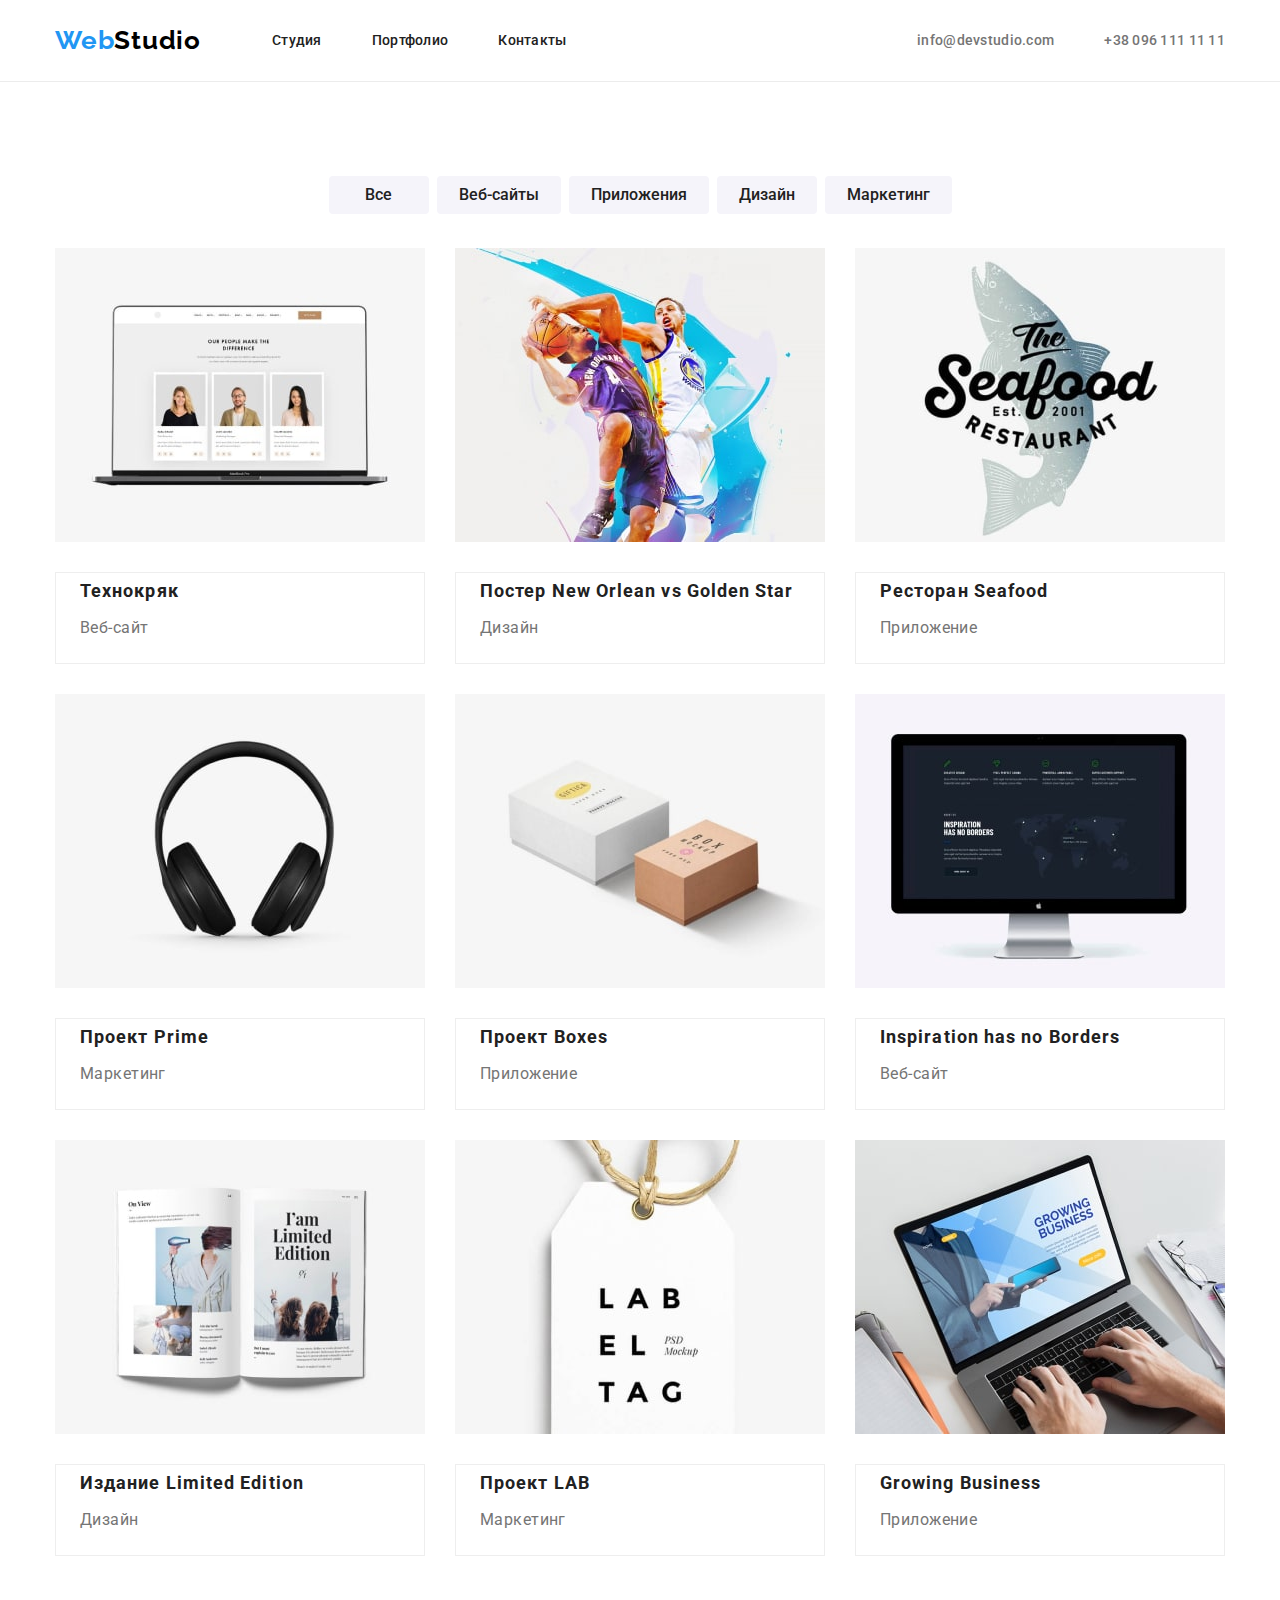
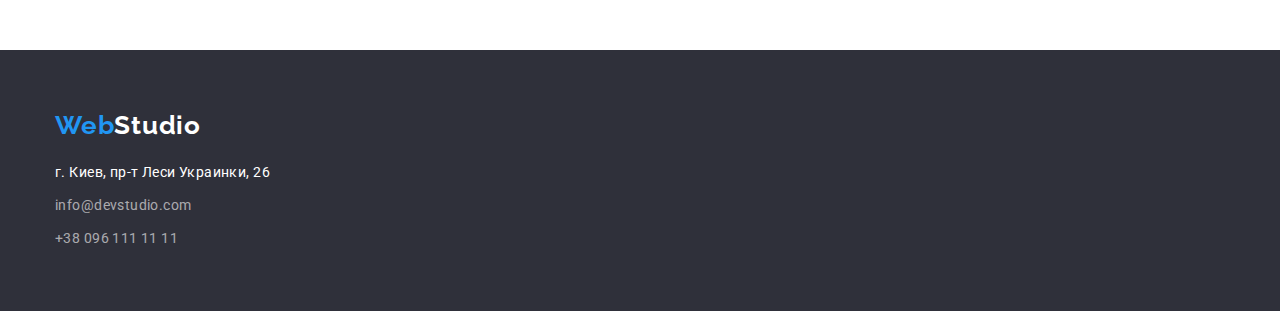
==== portfolio.html @ 152fab64 "update" ====
<!DOCTYPE html>
<html lang="ru">
  <head>
    <meta charset="UTF-8" />
    <meta http-equiv="X-UA-Compatible" content="IE=edge" />
    <meta name="viewport" content="width=device-width, initial-scale=1.0" />
    <title>WebStudio portflio</title>
    <link href="https://fonts.googleapis.com/css2?family=Raleway:wght@700&family=Roboto:wght@400;500;700;900&display=swap" rel="stylesheet" />
    <link rel="stylesheet" href="https://cdnjs.cloudflare.com/ajax/libs/modern-normalize/0.6.0/modern-normalize.min.css" />
    <link rel="stylesheet" href="./css/styles.css" />
  </head>
  <body>
    <header class="page-header">
      <div class="header-container container">
        <nav class="nav-container">
          <a href="./index.html" class="logo link">Web<span class="studio-header link">Studio</span> </a>
          <ul class="nav-list list">
            <li class="item"><a href="./index.html" class="nav-link link">Студия</a></li>
            <li class="item"><a href="#" class="nav-link link">Портфолио</a></li>
            <li class="item"><a href="#" class="nav-link link">Контакты</a></li>
          </ul>
        </nav>
        <ul class="address-list list">
          <li class="item"><a href="mailto:info@devstudio.com" class="address-link link">info@devstudio.com</a></li>
          <li class="item"><a href="tel:+380961111111" class="address-link link">+38 096 111 11 11</a></li>
        </ul>
      </div>
    </header>

    <main>
      <!-- Портфолио -->
      <section class="section">
        <div class="container">
          <h1 class="visually-hidden">Проекты</h1>
          <!-- Фильтр -->
          <ul class="filter-list list">
            <li class="filter-item"><button type="button" class="button-item">Все</button></li>
            <li class="filter-item"><button type="button" class="button-item">Веб-сайты</button></li>
            <li class="filter-item"><button type="button" class="button-item">Приложения</button></li>
            <li class="filter-item"><button type="button" class="button-item">Дизайн</button></li>
            <li class="filter-item"><button type="button" class="button-item">Маркетинг</button></li>
          </ul>
          <ul class="portfolio-list flex-list list">
            <li class="portfolio-item">
              <img src="./images/portfolio1.jpg" alt="Технокряк" width="370" />
              <div class="card-text">
                <h2 class="portfolio-title">Технокряк</h2>
                <p class="portfolio-text">Веб-сайт</p>
              </div>
            </li>
            <li class="portfolio-item">
              <img src="./images/portfolio2.jpg" alt="Постер New Orlean vs Golden Star" width="370" />
              <div class="card-text">
                <h2 class="portfolio-title">Постер New Orlean vs Golden Star</h2>
                <p class="portfolio-text">Дизайн</p>
              </div>
            </li>
            <li class="portfolio-item">
              <img src="./images/portfolio3.jpg" alt="Ресторан Seafood" width="370" />
              <div class="card-text">
                <h2 class="portfolio-title">Ресторан Seafood</h2>
                <p class="portfolio-text">Приложение</p>
              </div>
            </li>
            <li class="portfolio-item">
              <img src="./images/portfolio4.jpg" alt="Проект Prime" width="370" />
              <div class="card-text">
                <h2 class="portfolio-title">Проект Prime</h2>
                <p class="portfolio-text">Маркетинг</p>
              </div>
            </li>
            <li class="portfolio-item">
              <img src="./images/portfolio5.jpg" alt="Проект Boxes" width="370" />
              <div class="card-text">
                <h2 class="portfolio-title">Проект Boxes</h2>
                <p class="portfolio-text">Приложение</p>
              </div>
            </li>
            <li class="portfolio-item">
              <img src="./images/portfolio6.jpg" alt="Inspiration has no Borders" width="370" />
              <div class="card-text">
                <h2 class="portfolio-title">Inspiration has no Borders</h2>
                <p class="portfolio-text">Веб-сайт</p>
              </div>
            </li>
            <li class="portfolio-item">
              <img src="./images/portfolio7.jpg" alt="Издание Limited Edition" width="370" />
              <div class="card-text">
                <h2 class="portfolio-title">Издание Limited Edition</h2>
                <p class="portfolio-text">Дизайн</p>
              </div>
            </li>
            <li class="portfolio-item">
              <img src="./images/portfolio8.jpg" alt="Проект LAB" width="370" />
              <div class="card-text">
                <h2 class="portfolio-title">Проект LAB</h2>
                <p class="portfolio-text">Маркетинг</p>
              </div>
            </li>
            <li class="portfolio-item">
              <img src="./images/portfolio9.jpg" alt="Growing Business" width="370" />
              <div class="card-text">
                <h2 class="portfolio-title">Growing Business</h2>
                <p class="portfolio-text">Приложение</p>
              </div>
            </li>
          </ul>
        </div>
      </section>
    </main>

    <footer class="page-footer section">
      <div class="container">
        <a href="./index.html" class="logo link"> Web<span class="studio-footer link">Studio</span> </a>
        <address>
          <ul class="footer-list list">
            <li class="item">
              <a
                href="https://www.google.com/maps/place/Lesi+Ukrainky+Blvd,+26,+Kyiv,+02000/@50.4265807,30.5361971,17z/data=!3m1!4b1!4m5!3m4!1s0x40d4cf0e033ecbe9:0x57a4dffefec77da0!8m2!3d50.4265807!4d30.5383858"
                target="_blank"
                rel="noopener noreferrer nofollow"
                class="addr-link link"
                >г. Киев, пр-т Леси Украинки, 26
              </a>
            </li>
            <li class="item"><a href="mailto:info@devstudio.com" class="mail-link link">info@devstudio.com</a></li>
            <li class="item"><a href="tel:+380961111111" class="tel-link link">+38 096 111 11 11</a></li>
          </ul>
        </address>
      </div>
    </footer>
  </body>
</html>
---- css/styles.css ----
:root {
  /* page width */
  --page-width: 1200px;
  /* page padding */
  --page-padding: 15px;
  /* navigation margin */
  --nav-margin: 50px;
  /* button margin */
  --button-margin: 8px;
  /* section padding */
  --section-padding: 94px;
  /* section title margin */
  --section-title-margin: 50px;
  /* item margin */
  --item-margin: 30px;

  /* primary color white */
  --primary-color: #ffffff;
  /* secondary color blue */
  --secondary-color: #2196f3;
  /* header color black */
  --header-color: #212121;
  /* text color black */
  --text-color: #757575;

  /* hero background color */
  --hero-bg-color: #2f303a;
  /* button background color */
  --button-bg-color: #f5f4fa;
  /* futer background color */
  --footer-bg-color: #2f303a;
  /* Studio color */
  --studio-color: #000000;
  /* mail-link color */
  --mail-link-color: rgba(255, 255, 255, 0.6);
}
/* 
}
html {
  box-sizing: border-box;
}
*,
*::before,
*::after {
  box-sizing: inherit;
}
*/
body {
  font-family: 'Roboto', sans-serif;
  font-style: normal;
  font-weight: 400;
  font-size: 14px;
  line-height: 1.71;
  letter-spacing: 0.03em;

  color: var(--text-color);
  background-color: var(--primary-color);
}
p {
  margin: 0;
}
img {
  display: block;
  max-width: 100%;
}
address {
  font-style: normal;
}
.visually-hidden {
  position: absolute;
  width: 1px;
  height: 1px;
  margin: -1px;
  border: 0;
  padding: 0;
  white-space: nowrap;
  clip-path: inset(var(--page-width));
  clip: rect(0 0 0 0);
  overflow: hidden;
}
.link {
  text-decoration: none;
}
.list {
  padding: 0;
  margin: 0;
  list-style: none;
}
.section {
  padding: var(--section-padding) 0;
}
.container {
  width: var(--page-width);
  margin: 0 auto;
  padding: 0 var(--page-padding);
}
.logo {
  display: inline-block;
  font-family: 'Raleway';
  font-style: normal;
  font-weight: 700;
  font-size: 26px;
  line-height: 1.19;
  letter-spacing: 0.03em;
  color: var(--secondary-color);
}
.studio-header {
  color: var(--studio-color);
}
/* page header */
.page-header {
  padding: 25px 0;
  border-bottom: 1px solid #ececec;
}
.header-container {
  justify-content: space-between;
}
.header-container,
.nav-container {
  display: flex;
  align-items: center;
}
.page-header .logo {
  margin-right: 71px;
}
.nav-list,
.address-list {
  display: flex;
}
.nav-list .item:not(:last-child),
.address-list .item:not(:last-child) {
  margin-right: var(--nav-margin);
}
.nav-link,
.address-link {
  /* display: block; */
  font-weight: 500;
  letter-spacing: 0.02em;
}
.nav-link {
  line-height: 1.43;
  color: var(--header-color);
}
.address-link {
  line-height: 1.14;
  color: inherit var(--text-color);
}
.nav-link:hover,
.nav-link:focus,
.address-link:hover,
.address-link:focus {
  color: var(--secondary-color);
}
.hero-section {
  /* padding-top: 200px; */
  /* padding-bottom: 200px; */
  text-align: center;
  /* background-color: var(--hero-bg-color); */
}
.overlay {
  height: 600px;
  max-width: 1600px;
  /* background-color: var(--hero-bg-color); */

  outline: 1px solid #ffffff;

  background-image: linear-gradient(to right, rgba(47, 48, 58, 0.4), rgba(47, 48, 58, 0.4)), url(../images/hero.jpg);
  /* background-image: linear-gradient(to right, red, blue); */
}
/* 
.overlay .container {
  height: 600px;
  align-content: center;
}
 */
.hero-title {
  width: 696px;
  margin: 0 auto var(--item-margin);
  font-weight: 900;
  font-size: 44px;
  line-height: 1.36;
  letter-spacing: 0.06em;
  text-transform: uppercase;
  color: var(--primary-color);
}
.hero-button {
  display: block;
  min-width: 200px;
  margin: 0 auto;
  padding: 10px;

  font-family: inherit;
  font-weight: 700;
  font-size: 16px;
  line-height: 1.88;
  letter-spacing: 0.06em;

  color: var(--primary-color);
  background-color: var(--secondary-color);
  border: none;
  border-radius: 4px;
  box-shadow: 0px 4px 4px rgba(0, 0, 0, 0.15);
  cursor: pointer;
}
.flex-list {
  display: flex;
  justify-content: space-between;
}
.section-title {
  margin: 0 0 var(--section-title-margin);
  font-weight: 700;
  font-size: 36px;
  line-height: 1.17;
  text-align: center;
  color: var(--header-color);
}
.preference-section {
  padding: var(--section-padding) 0 0 0;
}
/* 4 items in line */
.preference-item,
.person-item {
  flex-basis: calc(var(--page-width) / 4 - var(--item-margin));
}
/* 3 items in line */
.work-item,
.portfolio-item {
  flex-basis: calc(var(--page-width) / 3 - var(--item-margin));
}
.person-item {
  padding-bottom: var(--item-margin);
  box-shadow: 0px 1px 3px rgba(0, 0, 0, 0.12), 0px 1px 1px rgba(0, 0, 0, 0.14), 0px 2px 1px rgba(0, 0, 0, 0.2);
  border-radius: 0px 0px 4px 4px;
  text-align: center;
  background: var(--primary-color);
}
.preference-box {
  padding-bottom: var(--item-margin);
}
.person-item img,
.portfolio-item img {
  margin-bottom: var(--item-margin);
}
.preference-title,
.person-title {
  margin: 0 0 10px;
  color: var(--header-color);
}
.preference-title {
  font-weight: 700;
  font-size: 14px;
  line-height: 1.14;
}
.person-title {
  font-weight: 500;
  font-size: 16px;
  line-height: 1.19;
}
.page-footer {
  padding-top: 60px;
  padding-bottom: 60px;
  color: var(--primary-color);
  background-color: var(--footer-bg-color);
}
.page-footer .logo {
  margin-bottom: 20px;
}
.studio-footer {
  color: var(--primary-color);
}
.footer-list .item:not(:last-child) {
  margin-bottom: 9px;
}
.addr-link {
  color: var(--primary-color);
}
.mail-link,
.tel-link {
  color: var(--mail-link-color);
}

/* Портфолио */
.filter-list {
  display: flex;
  margin-bottom: 34px;
  justify-content: center;
}
.filter-item:not(:last-child) {
  margin-right: var(--button-margin);
}
.button-item {
  display: block;
  padding: 6px 22px;
  min-width: 100px;
  font-family: inherit;
  font-weight: 500;
  font-size: 16px;
  line-height: 1.62;
  color: var(--header-color);
  background-color: var(--button-bg-color);
  border: none;
  border-radius: 4px;
  cursor: pointer;
}
.button-item:hover,
.button-item:focus {
  color: var(--primary-color);
  background-color: var(--secondary-color);
}
.portfolio-list {
  flex-wrap: wrap;
}
.portfolio-list .portfolio-item:not(:nth-last-child(-n + 3)) {
  margin-bottom: var(--item-margin);
}
.portfolio-title {
  margin: 0 0 4px;
  font-weight: 700;
  font-size: 18px;
  line-height: 2;
  letter-spacing: 0.06em;
  color: var(--header-color);
}
.portfolio-item .card-text {
  padding-left: 24px;
  padding-bottom: 20px;
  background: var(--primary-color);
  border: 1px solid #eeeeee;
}
.portfolio-text {
  margin: 0;
  font-size: 16px;
  line-height: 1.88;
}
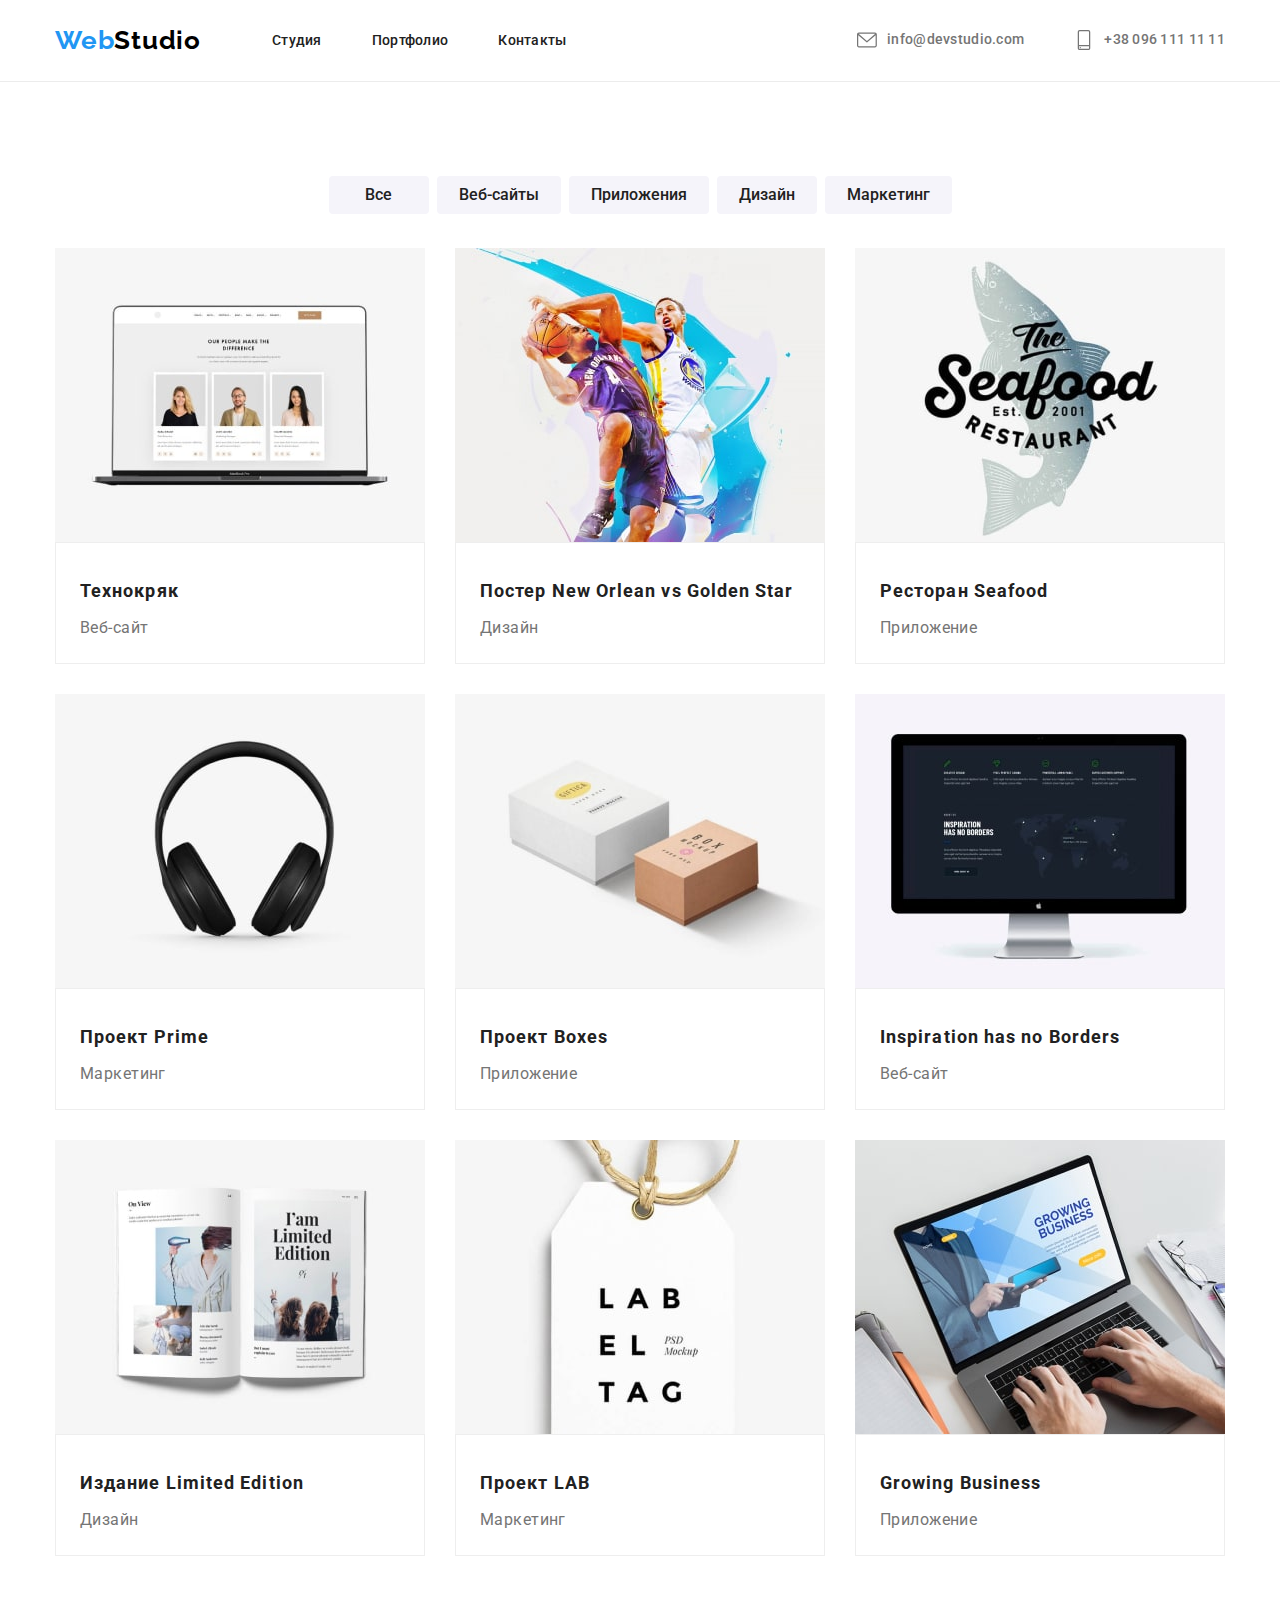
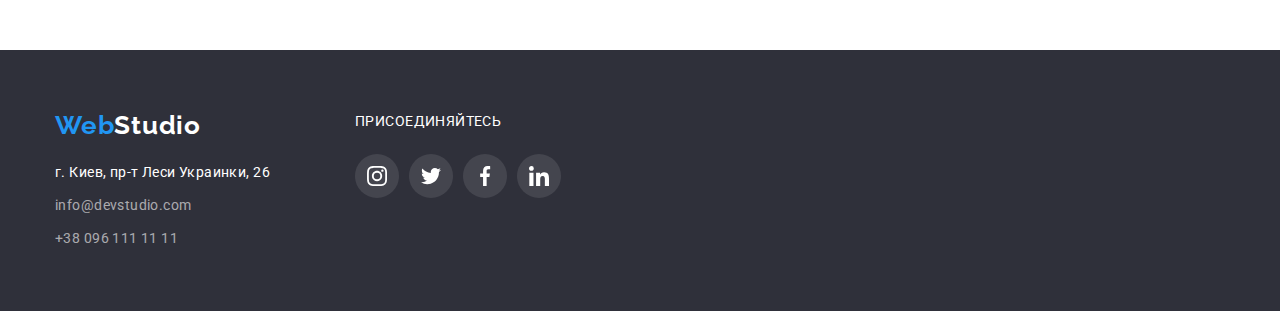
==== commit bd28f2a3: "update" ====
--- a/portfolio.html
+++ b/portfolio.html
@@ -15,14 +15,32 @@
         <nav class="nav-container">
           <a href="./index.html" class="logo link">Web<span class="studio-header link">Studio</span> </a>
           <ul class="nav-list list">
-            <li class="item"><a href="./index.html" class="nav-link link">Студия</a></li>
-            <li class="item"><a href="#" class="nav-link link">Портфолио</a></li>
+            <li class="item">
+              <a href="./index.html" class="nav-link link">Студия</a>
+            </li>
+            <li class="item">
+              <a href="#" class="nav-link link">Портфолио</a>
+            </li>
             <li class="item"><a href="#" class="nav-link link">Контакты</a></li>
           </ul>
         </nav>
         <ul class="address-list list">
-          <li class="item"><a href="mailto:info@devstudio.com" class="address-link link">info@devstudio.com</a></li>
-          <li class="item"><a href="tel:+380961111111" class="address-link link">+38 096 111 11 11</a></li>
+          <li class="item">
+            <a href="mailto:info@devstudio.com" class="address-link link">
+              <svg class="address-icon">
+                <use href="./images/icons.svg#icon-envelope"></use>
+              </svg>
+              info@devstudio.com
+            </a>
+          </li>
+          <li class="item">
+            <a href="tel:+380961111111" class="address-link link">
+              <svg class="address-icon">
+                <use href="./images/icons.svg#icon-smartphone"></use>
+              </svg>
+              +38 096 111 11 11
+            </a>
+          </li>
         </ul>
       </div>
     </header>
@@ -34,11 +52,21 @@
           <h1 class="visually-hidden">Проекты</h1>
           <!-- Фильтр -->
           <ul class="filter-list list">
-            <li class="filter-item"><button type="button" class="button-item">Все</button></li>
-            <li class="filter-item"><button type="button" class="button-item">Веб-сайты</button></li>
-            <li class="filter-item"><button type="button" class="button-item">Приложения</button></li>
-            <li class="filter-item"><button type="button" class="button-item">Дизайн</button></li>
-            <li class="filter-item"><button type="button" class="button-item">Маркетинг</button></li>
+            <li class="filter-item">
+              <button type="button" class="button-item">Все</button>
+            </li>
+            <li class="filter-item">
+              <button type="button" class="button-item">Веб-сайты</button>
+            </li>
+            <li class="filter-item">
+              <button type="button" class="button-item">Приложения</button>
+            </li>
+            <li class="filter-item">
+              <button type="button" class="button-item">Дизайн</button>
+            </li>
+            <li class="filter-item">
+              <button type="button" class="button-item">Маркетинг</button>
+            </li>
           </ul>
           <ul class="portfolio-list flex-list list">
             <li class="portfolio-item">
@@ -111,22 +139,55 @@
 
     <footer class="page-footer section">
       <div class="container">
-        <a href="./index.html" class="logo link"> Web<span class="studio-footer link">Studio</span> </a>
-        <address>
-          <ul class="footer-list list">
-            <li class="item">
-              <a
-                href="https://www.google.com/maps/place/Lesi+Ukrainky+Blvd,+26,+Kyiv,+02000/@50.4265807,30.5361971,17z/data=!3m1!4b1!4m5!3m4!1s0x40d4cf0e033ecbe9:0x57a4dffefec77da0!8m2!3d50.4265807!4d30.5383858"
-                target="_blank"
-                rel="noopener noreferrer nofollow"
-                class="addr-link link"
-                >г. Киев, пр-т Леси Украинки, 26
+        <div class="footer-flex">
+          <div class="footer-addr-place">
+            <a href="./index.html" class="logo link"> Web<span class="studio-footer link">Studio</span> </a>
+            <address class="footer-address">
+              <ul class="footer-list list">
+                <li class="item">
+                  <a
+                    href="https://www.google.com/maps/place/Lesi+Ukrainky+Blvd,+26,+Kyiv,+02000/@50.4265807,30.5361971,17z/data=!3m1!4b1!4m5!3m4!1s0x40d4cf0e033ecbe9:0x57a4dffefec77da0!8m2!3d50.4265807!4d30.5383858"
+                    target="_blank"
+                    rel="noopener noreferrer nofollow"
+                    class="addr-link link"
+                    >г. Киев, пр-т Леси Украинки, 26
+                  </a>
+                </li>
+                <li class="item">
+                  <a href="mailto:info@devstudio.com" class="mail-link link">info@devstudio.com</a>
+                </li>
+                <li class="item">
+                  <a href="tel:+380961111111" class="tel-link link">+38 096 111 11 11</a>
+                </li>
+              </ul>
+            </address>
+          </div>
+          <div class="footer-social-place">
+            <p class="footer-social-text">присоединяйтесь</p>
+            <div class="flex-list">
+              <a href="#" class="footer-social-link">
+                <svg class="social-icon">
+                  <use href="./images/icons.svg#icon-instagram"></use>
+                </svg>
               </a>
-            </li>
-            <li class="item"><a href="mailto:info@devstudio.com" class="mail-link link">info@devstudio.com</a></li>
-            <li class="item"><a href="tel:+380961111111" class="tel-link link">+38 096 111 11 11</a></li>
-          </ul>
-        </address>
+              <a href="#" class="footer-social-link">
+                <svg class="social-icon">
+                  <use href="./images/icons.svg#icon-twitter"></use>
+                </svg>
+              </a>
+              <a href="#" class="footer-social-link">
+                <svg class="social-icon">
+                  <use href="./images/icons.svg#icon-facebook"></use>
+                </svg>
+              </a>
+              <a href="#" class="footer-social-link">
+                <svg class="social-icon">
+                  <use href="./images/icons.svg#icon-linkedin"></use>
+                </svg>
+              </a>
+            </div>
+          </div>
+        </div>
       </div>
     </footer>
   </body>
--- a/css/styles.css
+++ b/css/styles.css
@@ -25,14 +25,21 @@
 
   /* hero background color */
   --hero-bg-color: #2f303a;
-  /* button background color */
-  --button-bg-color: #f5f4fa;
+  /* background color */
+  --background-color: #f5f4fa;
   /* futer background color */
   --footer-bg-color: #2f303a;
   /* Studio color */
   --studio-color: #000000;
   /* mail-link color */
   --mail-link-color: rgba(255, 255, 255, 0.6);
+
+  /* width for 3 items in line */
+  --width-3: calc(var(--page-width) / 3 - var(--item-margin));
+  /* width for 4 items in line */
+  --width-4: calc(var(--page-width) / 4 - var(--item-margin));
+  /* width for 6 items in line */
+  --width-6: calc(var(--page-width) / 6 - var(--item-margin));
 }
 /* 
 }
@@ -52,7 +59,6 @@
   font-size: 14px;
   line-height: 1.71;
   letter-spacing: 0.03em;
-
   color: var(--text-color);
   background-color: var(--primary-color);
 }
@@ -62,9 +68,6 @@
 img {
   display: block;
   max-width: 100%;
-}
-address {
-  font-style: normal;
 }
 .visually-hidden {
   position: absolute;
@@ -133,7 +136,8 @@
 }
 .nav-link,
 .address-link {
-  /* display: block; */
+  display: flex;
+  align-items: center;
   font-weight: 500;
   letter-spacing: 0.02em;
 }
@@ -143,7 +147,7 @@
 }
 .address-link {
   line-height: 1.14;
-  color: inherit var(--text-color);
+  color: var(--text-color);
 }
 .nav-link:hover,
 .nav-link:focus,
@@ -151,28 +155,25 @@
 .address-link:focus {
   color: var(--secondary-color);
 }
+.address-icon {
+  width: 20px;
+  height: 20px;
+  margin-right: 10px;
+  fill: currentColor;
+}
 .hero-section {
-  /* padding-top: 200px; */
-  /* padding-bottom: 200px; */
   text-align: center;
-  /* background-color: var(--hero-bg-color); */
+  background-color: var(--hero-bg-color);
 }
 .overlay {
   height: 600px;
   max-width: 1600px;
-  /* background-color: var(--hero-bg-color); */
-
-  outline: 1px solid #ffffff;
-
+  margin: 0 auto;
+  padding-top: 200px;
   background-image: linear-gradient(to right, rgba(47, 48, 58, 0.4), rgba(47, 48, 58, 0.4)), url(../images/hero.jpg);
-  /* background-image: linear-gradient(to right, red, blue); */
-}
-/* 
-.overlay .container {
-  height: 600px;
-  align-content: center;
-}
- */
+  background-size: cover;
+  background-position: center;
+}
 .hero-title {
   width: 696px;
   margin: 0 auto var(--item-margin);
@@ -188,13 +189,11 @@
   min-width: 200px;
   margin: 0 auto;
   padding: 10px;
-
   font-family: inherit;
   font-weight: 700;
   font-size: 16px;
   line-height: 1.88;
   letter-spacing: 0.06em;
-
   color: var(--primary-color);
   background-color: var(--secondary-color);
   border: none;
@@ -217,15 +216,16 @@
 .preference-section {
   padding: var(--section-padding) 0 0 0;
 }
-/* 4 items in line */
+.person-section {
+  background-color: var(--background-color);
+}
 .preference-item,
 .person-item {
-  flex-basis: calc(var(--page-width) / 4 - var(--item-margin));
-}
-/* 3 items in line */
+  flex-basis: var(--width-4);
+}
 .work-item,
 .portfolio-item {
-  flex-basis: calc(var(--page-width) / 3 - var(--item-margin));
+  flex-basis: var(--width-3);
 }
 .person-item {
   padding-bottom: var(--item-margin);
@@ -234,12 +234,16 @@
   text-align: center;
   background: var(--primary-color);
 }
-.preference-box {
-  padding-bottom: var(--item-margin);
-}
-.person-item img,
-.portfolio-item img {
+.preference-place {
+  display: flex;
+  padding: 25px 0;
   margin-bottom: var(--item-margin);
+  justify-content: space-around;
+  background-color: var(--background-color);
+}
+.preference-icon {
+  width: 70px;
+  height: 70px;
 }
 .preference-title,
 .person-title {
@@ -252,10 +256,65 @@
   line-height: 1.14;
 }
 .person-title {
+  padding-top: var(--item-margin);
   font-weight: 500;
   font-size: 16px;
   line-height: 1.19;
 }
+.person-text {
+  margin-bottom: 16px;
+}
+.social-list {
+  padding: 0 32px;
+}
+.social-link,
+.footer-social-link {
+  display: flex;
+  width: 44px;
+  height: 44px;
+  justify-content: center;
+  align-items: center;
+  border-radius: 50%;
+}
+.social-link {
+  color: #afb1b8;
+}
+.social-link:hover,
+.social-link:focus,
+.footer-social-link:hover,
+.footer-social-link:focus {
+  color: #ffffff;
+  background-color: #2196f3;
+}
+.social-icon {
+  width: 20px;
+  height: 20px;
+  fill: currentColor;
+}
+.client-item {
+  flex-basis: var(--width-6);
+}
+.client-link {
+  display: flex;
+  width: 170px;
+  height: 92px;
+  justify-content: center;
+  align-items: center;
+  color: #afb1b8;
+  border: 1px solid #afb1b8;
+  border-radius: 4px;
+}
+.client-link:hover,
+.client-link:focus {
+  color: #2196f3;
+  border-color: #2196f3;
+}
+.client-icon {
+  width: 106px;
+  height: 60px;
+  object-position: center;
+  fill: currentColor;
+}
 .page-footer {
   padding-top: 60px;
   padding-bottom: 60px;
@@ -268,6 +327,14 @@
 .studio-footer {
   color: var(--primary-color);
 }
+.footer-addr-place {
+  display: block;
+  width: 230px;
+  margin-right: 70px;
+}
+.footer-address {
+  font-style: normal;
+}
 .footer-list .item:not(:last-child) {
   margin-bottom: 9px;
 }
@@ -278,7 +345,22 @@
 .tel-link {
   color: var(--mail-link-color);
 }
+.footer-flex {
+  display: flex;
+}
+.footer-social-place {
+  display: inline-block;
+  width: 206px;
+}
+.footer-social-text {
+  text-transform: uppercase;
+  margin-bottom: 20px;
+}
 
+.footer-social-link {
+  color: var(--primary-color);
+  background-color: rgba(255, 255, 255, 0.1);
+}
 /* Портфолио */
 .filter-list {
   display: flex;
@@ -297,7 +379,7 @@
   font-size: 16px;
   line-height: 1.62;
   color: var(--header-color);
-  background-color: var(--button-bg-color);
+  background-color: var(--background-color);
   border: none;
   border-radius: 4px;
   cursor: pointer;
@@ -306,6 +388,7 @@
 .button-item:focus {
   color: var(--primary-color);
   background-color: var(--secondary-color);
+  box-shadow: 0px 3px 1px rgba(0, 0, 0, 0.1), 0px 1px 2px rgba(0, 0, 0, 0.08), 0px 2px 2px rgba(0, 0, 0, 0.12);
 }
 .portfolio-list {
   flex-wrap: wrap;
@@ -321,11 +404,14 @@
   letter-spacing: 0.06em;
   color: var(--header-color);
 }
-.portfolio-item .card-text {
-  padding-left: 24px;
-  padding-bottom: 20px;
-  background: var(--primary-color);
+.card-text {
+  padding: var(--item-margin) 0 20px 24px;
+  background-color: var(--primary-color);
   border: 1px solid #eeeeee;
+}
+.card-text:hover,
+.card-text:focus {
+  box-shadow: 0px 1px 1px rgba(0, 0, 0, 0.12), 0px 4px 4px rgba(0, 0, 0, 0.06), 1px 4px 6px rgba(0, 0, 0, 0.16);
 }
 .portfolio-text {
   margin: 0;
